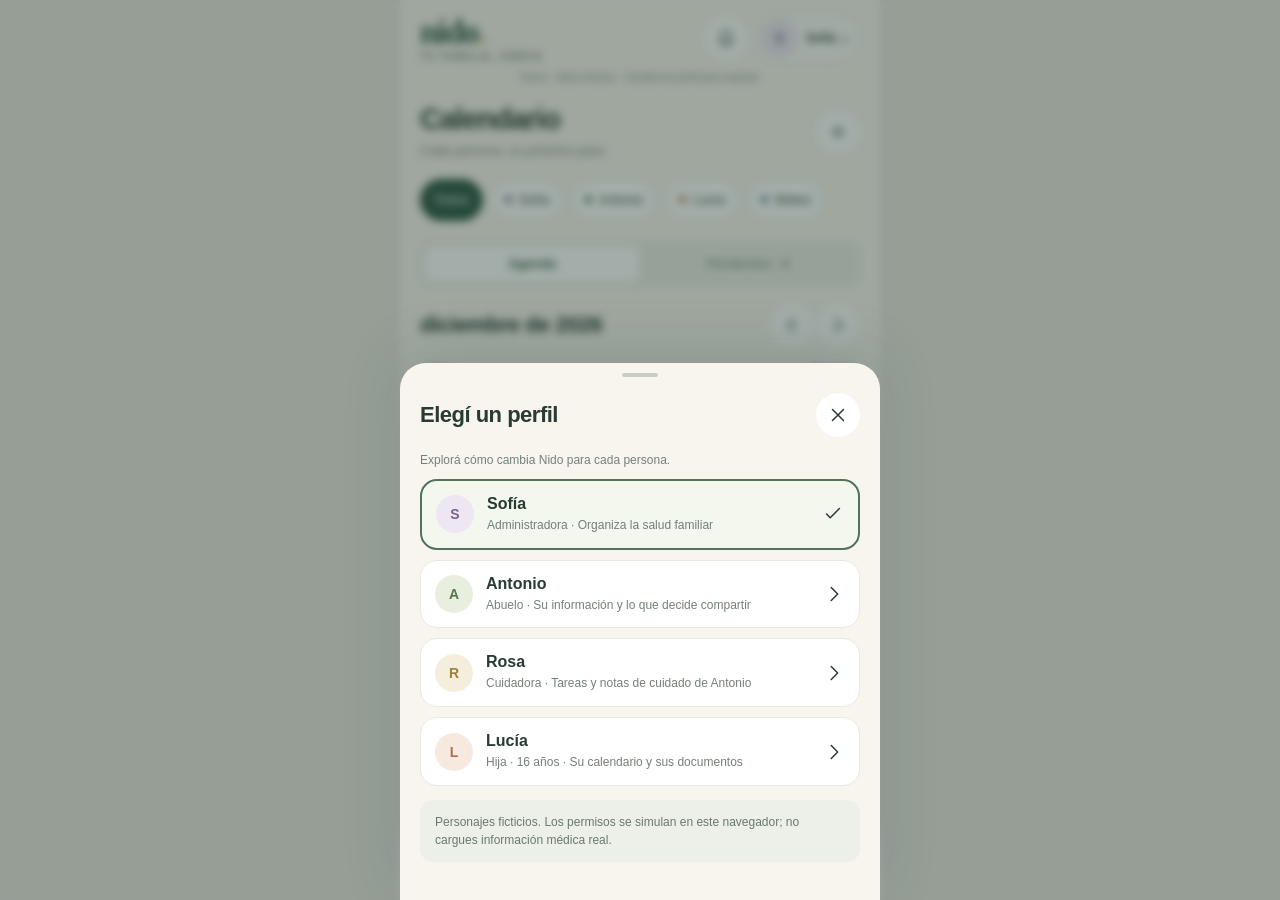
==== prototype/public/index.html @ 40897520 "Redesign iPhone prototype with distinct user views and private records" ====
<!doctype html><html lang="es-UY"><head><meta charset="UTF-8"><meta name="viewport" content="width=device-width,initial-scale=1,viewport-fit=cover"><meta name="theme-color" content="#f8f5ef"><meta name="apple-mobile-web-app-capable" content="yes"><meta name="apple-mobile-web-app-title" content="Nido"><meta name="robots" content="noindex,nofollow"><title>Nido · Tu familia, cerca</title><link rel="stylesheet" href="app.css"></head><body><div id="app"></div><div id="modal"></div><div id="toast" role="status" aria-live="polite"></div><script src="app.js"></script></body></html>
---- prototype/public/app.css ----
:root{font-family:-apple-system,BlinkMacSystemFont,'Segoe UI',sans-serif;color:#293b32;background:#e9e7e0;font-size:16px;--green:#305947;--muted:#748078;--line:#e8e9e1;--cream:#f8f5ef;--orange:#b66b3e}*{box-sizing:border-box}body{margin:0}button,input,select,textarea{font:inherit}button{cursor:pointer;-webkit-tap-highlight-color:transparent}button:focus-visible,a:focus-visible{outline:3px solid #c07d45;outline-offset:3px}button{border:0;min-height:44px;color:inherit;background:transparent}input,select,textarea{width:100%;padding:13px;border:1px solid #d8dfd5;border-radius:13px;background:white;font-size:16px;color:#293b32}textarea{min-height:100px;resize:vertical}label{display:block;font-size:13px;font-weight:600;margin:15px 0 7px}label.check{display:flex;align-items:center;gap:10px;font-size:15px;font-weight:400}input[type=checkbox]{width:22px;height:22px;flex-shrink:0}a{color:var(--green)}h1,h2,h3,p{margin:0}h1{font-size:29px;letter-spacing:-1px}h2{font-size:23px;letter-spacing:-.5px}h3{font-size:16px}small,.muted{color:var(--muted)}small{font-size:12px}p{line-height:1.5}.app{height:100dvh;max-width:480px;margin:auto;background:var(--cream);display:flex;flex-direction:column;overflow:hidden;padding-top:env(safe-area-inset-top)}header{padding:13px 20px 8px;display:flex;justify-content:space-between;align-items:center;flex:none}.brand{font-family:Georgia,serif;font-weight:700;font-size:34px;letter-spacing:-1.6px;color:var(--green)}.eyebrow{font-size:10px;letter-spacing:1.5px;text-transform:uppercase;color:var(--muted);font-weight:600}.identity{display:flex;gap:8px;align-items:center;border:1px solid #e0e3da;border-radius:30px;padding:4px 10px 4px 4px;background:#fff9}.identity span.name{font-size:12px;font-weight:600}.avatar{width:38px;height:38px;border-radius:50%;display:inline-flex;align-items:center;justify-content:center;flex-shrink:0;font-weight:700;font-size:14px;background:var(--tint,#e5ece3);color:var(--color,#41624e)}.avatar.big{width:52px;height:52px;font-size:21px}.grow{flex:1;min-width:0}.row{display:flex;gap:12px;align-items:center}.between{display:flex;justify-content:space-between;align-items:center;gap:10px}.main{overflow-y:auto;flex:1;min-height:0;padding:18px 20px 28px;overscroll-behavior:contain;-webkit-overflow-scrolling:touch}.page-title{margin-bottom:18px}.page-title p{font-size:13px;color:var(--muted);margin-top:5px}.nav{display:flex;padding:8px 7px calc(10px + env(safe-area-inset-bottom));border-top:1px solid var(--line);background:#fff;flex:none}.nav button{width:20%;display:flex;align-items:center;flex-direction:column;gap:5px;font-size:10px;font-weight:600;color:#858e86;min-height:48px;border-radius:12px;padding:5px 0}.nav button.active{color:var(--green);background:#edf2ea}.icon{width:22px;height:22px;vertical-align:middle;flex-shrink:0;fill:none;stroke:currentColor;stroke-width:1.65;stroke-linecap:round;stroke-linejoin:round}.btn{background:var(--green);color:white;border-radius:14px;padding:13px 18px;min-height:48px;font-weight:600;display:inline-flex;align-items:center;justify-content:center;gap:9px;text-decoration:none}.btn.secondary{background:#e9eee5;color:var(--green)}.btn.quiet{background:transparent;border:1px solid #d9dfd4;color:var(--green)}.btn.danger{background:#f8e9e3;color:#9d4934}.full{width:100%}.tiny{font-size:12px}.iconbtn{width:44px;height:44px;border-radius:50%;display:inline-flex;align-items:center;justify-content:center;background:#fff;flex-shrink:0}.chips{display:flex;gap:8px;overflow:auto;scrollbar-width:none;margin:15px -20px;padding:0 20px 4px}.chip{border:1px solid #e1e4db;border-radius:23px;white-space:nowrap;padding:7px 13px;font-size:13px;background:white;display:flex;align-items:center;gap:7px;min-height:42px}.chip.active{background:var(--green);color:white;border-color:var(--green)}.dot{width:7px;height:7px;background:var(--color,#88a583);border-radius:50%;display:inline-block}.seg{display:flex;background:#eaece4;border-radius:12px;padding:4px;margin:16px 0}.seg button{flex:1;border-radius:9px;min-height:38px;font-size:13px;color:var(--muted);padding:6px}.seg button.active{background:white;box-shadow:0 2px 5px #293b3209;color:var(--green);font-weight:600}.week,.month{display:grid;grid-template-columns:repeat(7,minmax(0,1fr));gap:4px;margin:15px 0 24px}.day{display:flex;flex-direction:column;align-items:center;gap:8px;border-radius:18px;padding:10px 0;font-size:16px;font-weight:600;min-width:0}.day small{font-size:10px;font-weight:500}.day.active{background:var(--green);color:white}.day.active small{color:#fff9}.day.today:not(.active){box-shadow:inset 0 0 0 1px #aebda8}.day .marker{height:4px;width:4px;border-radius:50%;background:currentColor;opacity:.5}.month{gap:3px}.month .day{padding:7px 0;gap:2px;border-radius:12px;min-height:44px}.section-title{font-size:12px;letter-spacing:1px;text-transform:uppercase;color:var(--muted);margin:22px 0 12px;display:flex;align-items:center;justify-content:space-between}.card{background:white;border:1px solid #e9eae3;border-radius:20px;padding:17px;margin:10px 0;box-shadow:0 3px 12px #253b2e03}.card.action{width:100%;text-align:left;display:block}.card h3{line-height:1.35}.card p{font-size:13px;margin-top:5px;color:var(--muted)}.event{border-left:3px solid var(--color,#b5c6ad)}.event .time{font-size:12px;font-weight:600;color:var(--color,#41624e);margin-bottom:7px}.tag{display:inline-flex;align-items:center;gap:5px;border-radius:7px;background:#edf2e9;color:#47654f;padding:4px 7px;font-size:10px;font-weight:600;max-width:100%}.tag.warn{background:#fbefd9;color:#986b28}.tag.private{background:#ece9f3;color:#705f87}.tag.done{background:#e6f1ed;color:#367562}.meta{display:flex;gap:7px;flex-wrap:wrap;margin-top:12px}.empty{text-align:center;border:1px dashed #d4ddd0;border-radius:20px;padding:30px 18px;margin:18px 0}.empty p{font-size:14px;color:var(--muted);margin:9px 0 16px}.notice{padding:13px 15px;border-radius:13px;background:#edeedc;color:#656c40;font-size:12px;line-height:1.5;margin:14px 0}.notice.demo{background:#edf0e9;color:#6b796c}.actions{display:flex;gap:8px;margin-top:16px;flex-wrap:wrap}.actions>.btn{flex:1}.details{display:grid;grid-template-columns:100px 1fr;gap:12px;font-size:14px;margin:20px 0}.details dt{color:var(--muted)}.details dd{margin:0;word-break:break-word}.sheet-backdrop{position:fixed;inset:0;background:#19332966;z-index:20;display:flex;align-items:flex-end;justify-content:center;backdrop-filter:blur(4px)}.sheet{background:var(--cream);width:100%;max-width:480px;max-height:94dvh;border-radius:26px 26px 0 0;overflow:auto;padding:10px 20px calc(24px + env(safe-area-inset-bottom));box-shadow:0 -10px 60px #142b3320;overscroll-behavior:contain}.handle{height:4px;width:36px;border-radius:10px;background:#c8cfc3;margin:0 auto 10px}.sheet-head{position:sticky;top:-10px;background:var(--cream);z-index:2;padding:6px 0 14px;display:flex;align-items:center;justify-content:space-between}.sheet-head h2{font-size:22px}.person-choice{display:flex;text-align:left;gap:13px;align-items:center;width:100%;background:white;border:1px solid var(--line);border-radius:17px;padding:14px;margin:10px 0}.person-choice.selected{border:2px solid #527358;background:#f3f7ee}.person-choice small{display:block;line-height:1.4;margin-top:4px}.file-preview{width:100%;max-height:250px;object-fit:contain;border-radius:12px;background:white}.paper{background:white;border:1px solid #e1e3da;border-radius:12px;padding:20px;font-size:14px;line-height:1.6;white-space:pre-wrap;overflow-wrap:anywhere}.paper .eyebrow{margin-bottom:15px}.search{position:relative;margin:15px 0}.search input{padding-left:40px}.search .icon{position:absolute;top:13px;left:12px;color:var(--muted)}.quantity{font-size:28px;letter-spacing:-1px;color:var(--green);font-weight:600}.history{border-left:2px solid #dfe5d8;padding-left:14px;margin:15px 0;font-size:12px;color:var(--muted)}.history p{margin:8px 0}.bubble{background:white;border:1px solid var(--line);border-radius:18px 18px 18px 4px;padding:15px;margin:14px 0;font-size:14px;line-height:1.6}.bubble.user{background:#e5eddf;margin-left:30px;border:0;border-radius:18px 18px 4px 18px}.chat-form{display:flex;gap:8px;position:sticky;bottom:0;background:var(--cream);padding-top:10px}.chat-form input{min-width:0}.summary{background:#e9efdf;border-radius:20px;padding:18px;margin:16px 0}.summary p{font-size:13px;color:#617352;margin-top:5px}#toast{position:fixed;bottom:105px;left:50%;transform:translateX(-50%);background:#263f32;color:white;border-radius:13px;padding:12px 18px;z-index:99;font-size:13px;max-width:90%;box-shadow:0 8px 30px #10281922;display:none}.muted-button{color:var(--muted);text-decoration:underline;font-size:12px}.progress{display:flex;gap:6px;margin:6px 0 18px}.progress span{height:4px;background:#dfe5d9;flex:1;border-radius:4px}.progress span.active{background:var(--green)}.error{color:#a23f30;font-size:13px;margin:10px 0}.inline{display:grid;grid-template-columns:1fr 1fr;gap:12px}.inline>*{min-width:0}button:disabled{opacity:.45;cursor:default}.private-hint{font-size:12px;color:#78648b;padding:9px 0}.switcher-banner{font-size:10px;color:#7e887e;text-align:center;margin:2px 0}.attachment{display:block;padding:12px;background:#e9eee3;border-radius:12px;margin-top:12px}.photo-placeholder{display:flex;justify-content:center;align-items:center;background:#ecf0e6;border:1px dashed #bcc9b3;border-radius:15px;padding:22px}.home-link{font-size:12px;color:var(--muted)}@media(prefers-reduced-motion:reduce){*{scroll-behavior:auto!important;animation:none!important}}@media(max-width:374px){.main{padding-left:15px;padding-right:15px}.nav button{font-size:9px}}
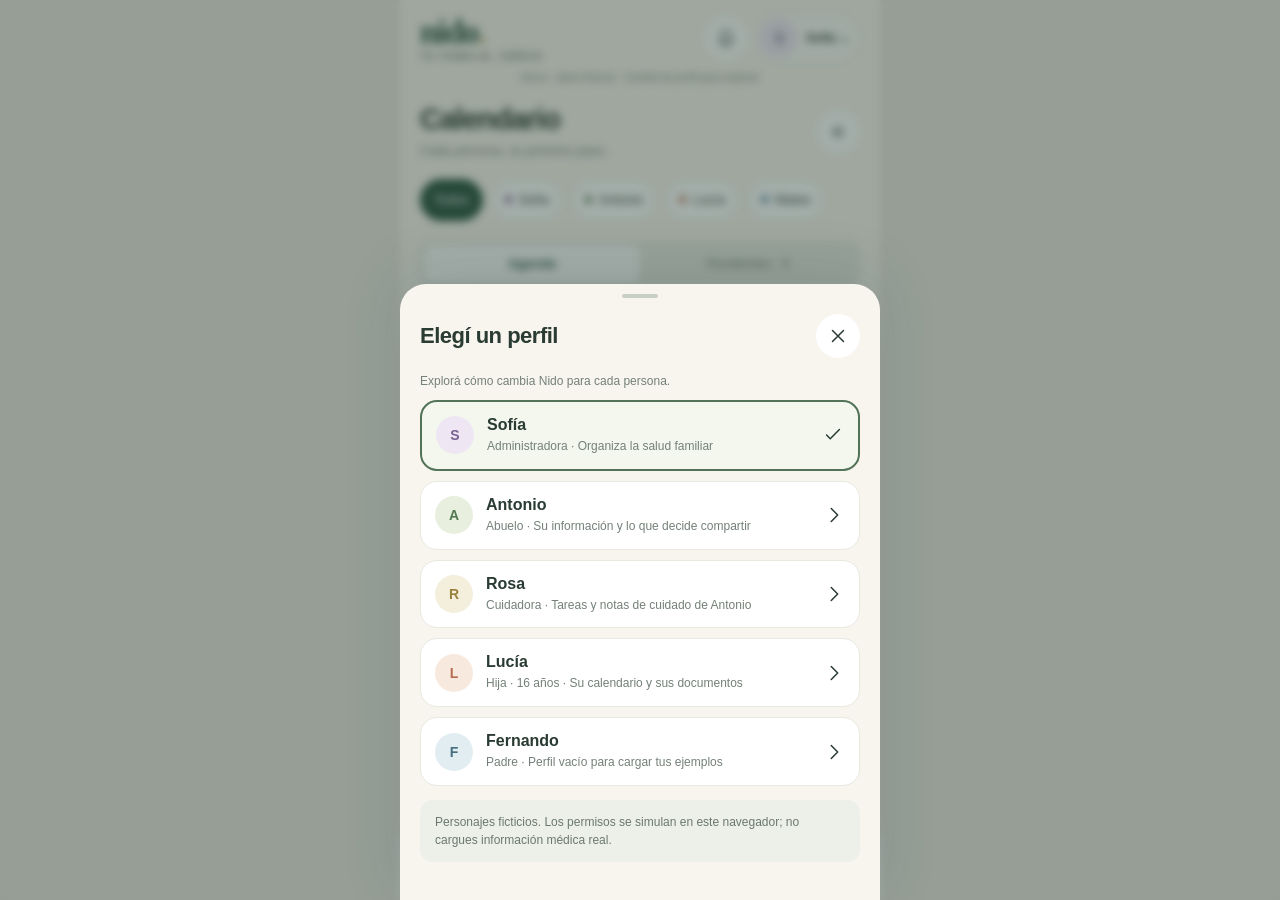
==== commit ed2e060a: "Clarify activity names, add recurring schedules and empty Fernando profile" ====
--- a/prototype/public/index.html
+++ b/prototype/public/index.html
@@ -1 +1 @@
-<!doctype html><html lang="es-UY"><head><meta charset="UTF-8"><meta name="viewport" content="width=device-width,initial-scale=1,viewport-fit=cover"><meta name="theme-color" content="#f8f5ef"><meta name="apple-mobile-web-app-capable" content="yes"><meta name="apple-mobile-web-app-title" content="Nido"><meta name="robots" content="noindex,nofollow"><title>Nido · Tu familia, cerca</title><link rel="stylesheet" href="app.css"></head><body><div id="app"></div><div id="modal"></div><div id="toast" role="status" aria-live="polite"></div><script src="app.js"></script></body></html>
+<!doctype html><html lang="es-UY"><head><meta charset="UTF-8"><meta name="viewport" content="width=device-width,initial-scale=1,viewport-fit=cover"><meta name="theme-color" content="#f8f5ef"><meta name="apple-mobile-web-app-capable" content="yes"><meta name="apple-mobile-web-app-title" content="Nido"><meta name="robots" content="noindex,nofollow"><title>Nido · Tu familia, cerca</title><link rel="stylesheet" href="app.css"></head><body><div id="app"></div><div id="modal"></div><div id="toast" role="status" aria-live="polite"></div><script src="discovery.js"></script><script src="followup.js"></script><script src="analysis-demo.js"></script><script src="routines.js"></script><script src="app.js"></script></body></html>
--- a/prototype/public/app.css
+++ b/prototype/public/app.css
@@ -1 +1,14 @@
 :root{font-family:-apple-system,BlinkMacSystemFont,'Segoe UI',sans-serif;color:#293b32;background:#e9e7e0;font-size:16px;--green:#305947;--muted:#748078;--line:#e8e9e1;--cream:#f8f5ef;--orange:#b66b3e}*{box-sizing:border-box}body{margin:0}button,input,select,textarea{font:inherit}button{cursor:pointer;-webkit-tap-highlight-color:transparent}button:focus-visible,a:focus-visible{outline:3px solid #c07d45;outline-offset:3px}button{border:0;min-height:44px;color:inherit;background:transparent}input,select,textarea{width:100%;padding:13px;border:1px solid #d8dfd5;border-radius:13px;background:white;font-size:16px;color:#293b32}textarea{min-height:100px;resize:vertical}label{display:block;font-size:13px;font-weight:600;margin:15px 0 7px}label.check{display:flex;align-items:center;gap:10px;font-size:15px;font-weight:400}input[type=checkbox]{width:22px;height:22px;flex-shrink:0}a{color:var(--green)}h1,h2,h3,p{margin:0}h1{font-size:29px;letter-spacing:-1px}h2{font-size:23px;letter-spacing:-.5px}h3{font-size:16px}small,.muted{color:var(--muted)}small{font-size:12px}p{line-height:1.5}.app{height:100dvh;max-width:480px;margin:auto;background:var(--cream);display:flex;flex-direction:column;overflow:hidden;padding-top:env(safe-area-inset-top)}header{padding:13px 20px 8px;display:flex;justify-content:space-between;align-items:center;flex:none}.brand{font-family:Georgia,serif;font-weight:700;font-size:34px;letter-spacing:-1.6px;color:var(--green)}.eyebrow{font-size:10px;letter-spacing:1.5px;text-transform:uppercase;color:var(--muted);font-weight:600}.identity{display:flex;gap:8px;align-items:center;border:1px solid #e0e3da;border-radius:30px;padding:4px 10px 4px 4px;background:#fff9}.identity span.name{font-size:12px;font-weight:600}.avatar{width:38px;height:38px;border-radius:50%;display:inline-flex;align-items:center;justify-content:center;flex-shrink:0;font-weight:700;font-size:14px;background:var(--tint,#e5ece3);color:var(--color,#41624e)}.avatar.big{width:52px;height:52px;font-size:21px}.grow{flex:1;min-width:0}.row{display:flex;gap:12px;align-items:center}.between{display:flex;justify-content:space-between;align-items:center;gap:10px}.main{overflow-y:auto;flex:1;min-height:0;padding:18px 20px 28px;overscroll-behavior:contain;-webkit-overflow-scrolling:touch}.page-title{margin-bottom:18px}.page-title p{font-size:13px;color:var(--muted);margin-top:5px}.nav{display:flex;padding:8px 7px calc(10px + env(safe-area-inset-bottom));border-top:1px solid var(--line);background:#fff;flex:none}.nav button{width:20%;display:flex;align-items:center;flex-direction:column;gap:5px;font-size:10px;font-weight:600;color:#858e86;min-height:48px;border-radius:12px;padding:5px 0}.nav button.active{color:var(--green);background:#edf2ea}.icon{width:22px;height:22px;vertical-align:middle;flex-shrink:0;fill:none;stroke:currentColor;stroke-width:1.65;stroke-linecap:round;stroke-linejoin:round}.btn{background:var(--green);color:white;border-radius:14px;padding:13px 18px;min-height:48px;font-weight:600;display:inline-flex;align-items:center;justify-content:center;gap:9px;text-decoration:none}.btn.secondary{background:#e9eee5;color:var(--green)}.btn.quiet{background:transparent;border:1px solid #d9dfd4;color:var(--green)}.btn.danger{background:#f8e9e3;color:#9d4934}.full{width:100%}.tiny{font-size:12px}.iconbtn{width:44px;height:44px;border-radius:50%;display:inline-flex;align-items:center;justify-content:center;background:#fff;flex-shrink:0}.chips{display:flex;gap:8px;overflow:auto;scrollbar-width:none;margin:15px -20px;padding:0 20px 4px}.chip{border:1px solid #e1e4db;border-radius:23px;white-space:nowrap;padding:7px 13px;font-size:13px;background:white;display:flex;align-items:center;gap:7px;min-height:42px}.chip.active{background:var(--green);color:white;border-color:var(--green)}.dot{width:7px;height:7px;background:var(--color,#88a583);border-radius:50%;display:inline-block}.seg{display:flex;background:#eaece4;border-radius:12px;padding:4px;margin:16px 0}.seg button{flex:1;border-radius:9px;min-height:38px;font-size:13px;color:var(--muted);padding:6px}.seg button.active{background:white;box-shadow:0 2px 5px #293b3209;color:var(--green);font-weight:600}.week,.month{display:grid;grid-template-columns:repeat(7,minmax(0,1fr));gap:4px;margin:15px 0 24px}.day{display:flex;flex-direction:column;align-items:center;gap:8px;border-radius:18px;padding:10px 0;font-size:16px;font-weight:600;min-width:0}.day small{font-size:10px;font-weight:500}.day.active{background:var(--green);color:white}.day.active small{color:#fff9}.day.today:not(.active){box-shadow:inset 0 0 0 1px #aebda8}.day .marker{height:4px;width:4px;border-radius:50%;background:currentColor;opacity:.5}.month{gap:3px}.month .day{padding:7px 0;gap:2px;border-radius:12px;min-height:44px}.section-title{font-size:12px;letter-spacing:1px;text-transform:uppercase;color:var(--muted);margin:22px 0 12px;display:flex;align-items:center;justify-content:space-between}.card{background:white;border:1px solid #e9eae3;border-radius:20px;padding:17px;margin:10px 0;box-shadow:0 3px 12px #253b2e03}.card.action{width:100%;text-align:left;display:block}.card h3{line-height:1.35}.card p{font-size:13px;margin-top:5px;color:var(--muted)}.event{border-left:3px solid var(--color,#b5c6ad)}.event .time{font-size:12px;font-weight:600;color:var(--color,#41624e);margin-bottom:7px}.tag{display:inline-flex;align-items:center;gap:5px;border-radius:7px;background:#edf2e9;color:#47654f;padding:4px 7px;font-size:10px;font-weight:600;max-width:100%}.tag.warn{background:#fbefd9;color:#986b28}.tag.private{background:#ece9f3;color:#705f87}.tag.done{background:#e6f1ed;color:#367562}.meta{display:flex;gap:7px;flex-wrap:wrap;margin-top:12px}.empty{text-align:center;border:1px dashed #d4ddd0;border-radius:20px;padding:30px 18px;margin:18px 0}.empty p{font-size:14px;color:var(--muted);margin:9px 0 16px}.notice{padding:13px 15px;border-radius:13px;background:#edeedc;color:#656c40;font-size:12px;line-height:1.5;margin:14px 0}.notice.demo{background:#edf0e9;color:#6b796c}.actions{display:flex;gap:8px;margin-top:16px;flex-wrap:wrap}.actions>.btn{flex:1}.details{display:grid;grid-template-columns:100px 1fr;gap:12px;font-size:14px;margin:20px 0}.details dt{color:var(--muted)}.details dd{margin:0;word-break:break-word}.sheet-backdrop{position:fixed;inset:0;background:#19332966;z-index:20;display:flex;align-items:flex-end;justify-content:center;backdrop-filter:blur(4px)}.sheet{background:var(--cream);width:100%;max-width:480px;max-height:94dvh;border-radius:26px 26px 0 0;overflow:auto;padding:10px 20px calc(24px + env(safe-area-inset-bottom));box-shadow:0 -10px 60px #142b3320;overscroll-behavior:contain}.handle{height:4px;width:36px;border-radius:10px;background:#c8cfc3;margin:0 auto 10px}.sheet-head{position:sticky;top:-10px;background:var(--cream);z-index:2;padding:6px 0 14px;display:flex;align-items:center;justify-content:space-between}.sheet-head h2{font-size:22px}.person-choice{display:flex;text-align:left;gap:13px;align-items:center;width:100%;background:white;border:1px solid var(--line);border-radius:17px;padding:14px;margin:10px 0}.person-choice.selected{border:2px solid #527358;background:#f3f7ee}.person-choice small{display:block;line-height:1.4;margin-top:4px}.file-preview{width:100%;max-height:250px;object-fit:contain;border-radius:12px;background:white}.paper{background:white;border:1px solid #e1e3da;border-radius:12px;padding:20px;font-size:14px;line-height:1.6;white-space:pre-wrap;overflow-wrap:anywhere}.paper .eyebrow{margin-bottom:15px}.search{position:relative;margin:15px 0}.search input{padding-left:40px}.search .icon{position:absolute;top:13px;left:12px;color:var(--muted)}.quantity{font-size:28px;letter-spacing:-1px;color:var(--green);font-weight:600}.history{border-left:2px solid #dfe5d8;padding-left:14px;margin:15px 0;font-size:12px;color:var(--muted)}.history p{margin:8px 0}.bubble{background:white;border:1px solid var(--line);border-radius:18px 18px 18px 4px;padding:15px;margin:14px 0;font-size:14px;line-height:1.6}.bubble.user{background:#e5eddf;margin-left:30px;border:0;border-radius:18px 18px 4px 18px}.chat-form{display:flex;gap:8px;position:sticky;bottom:0;background:var(--cream);padding-top:10px}.chat-form input{min-width:0}.summary{background:#e9efdf;border-radius:20px;padding:18px;margin:16px 0}.summary p{font-size:13px;color:#617352;margin-top:5px}#toast{position:fixed;bottom:105px;left:50%;transform:translateX(-50%);background:#263f32;color:white;border-radius:13px;padding:12px 18px;z-index:99;font-size:13px;max-width:90%;box-shadow:0 8px 30px #10281922;display:none}.muted-button{color:var(--muted);text-decoration:underline;font-size:12px}.progress{display:flex;gap:6px;margin:6px 0 18px}.progress span{height:4px;background:#dfe5d9;flex:1;border-radius:4px}.progress span.active{background:var(--green)}.error{color:#a23f30;font-size:13px;margin:10px 0}.inline{display:grid;grid-template-columns:1fr 1fr;gap:12px}.inline>*{min-width:0}button:disabled{opacity:.45;cursor:default}.private-hint{font-size:12px;color:#78648b;padding:9px 0}.switcher-banner{font-size:10px;color:#7e887e;text-align:center;margin:2px 0}.attachment{display:block;padding:12px;background:#e9eee3;border-radius:12px;margin-top:12px}.photo-placeholder{display:flex;justify-content:center;align-items:center;background:#ecf0e6;border:1px dashed #bcc9b3;border-radius:15px;padding:22px}.home-link{font-size:12px;color:var(--muted)}@media(prefers-reduced-motion:reduce){*{scroll-behavior:auto!important;animation:none!important}}@media(max-width:374px){.main{padding-left:15px;padding-right:15px}.nav button{font-size:9px}}
+.stock-numbers{display:flex;justify-content:space-between;align-items:center;gap:15px;margin:18px 0}.stock-numbers>div{display:flex;flex-direction:column;gap:5px}.stock-numbers>div:last-child{text-align:right}.stock-numbers strong{font-size:24px;line-height:1.3}.tag.danger{background:#f8e4df;color:#963d2d}.med-filters{display:flex;flex-wrap:wrap;gap:7px;margin:10px 0}.med-filters .chip{padding:7px 11px}.simple-days{display:grid;grid-template-columns:1fr 1fr;gap:10px;margin:20px 0}.simple-agenda h1{font-size:34px}.simple-agenda .event h3{font-size:21px}.simple-agenda .event p{font-size:16px}.simple-agenda .event .time{font-size:17px}.simple-agenda .event{padding:22px}.simple-agenda .tag{font-size:13px}.simple-agenda .btn{font-size:17px;min-height:54px}.permission-option{padding:15px;background:white;border:1px solid #e1e6da;border-radius:13px;min-height:58px}.permission-option input{width:24px;height:24px}.senior-view .sheet p,.senior-view .sheet input,.senior-view .sheet select,.senior-view .sheet textarea{font-size:17px}.senior-view .sheet .btn{min-height:52px;font-size:16px}.senior-view .sheet label{font-size:15px}details summary{cursor:pointer;font-size:14px;padding:8px 0;color:var(--green)}
+.page-title>div{min-width:0}.page-title h1{overflow-wrap:anywhere}.stock-numbers>div{min-width:0}.stock-numbers small{overflow-wrap:anywhere}.card{min-width:0;overflow-wrap:anywhere}.med-filters .chip{min-width:0}.simple-agenda .actions>.btn{flex-basis:100%}
+.stock-numbers{display:grid;grid-template-columns:minmax(0,1.7fr) minmax(0,1fr)}.stock-numbers>div:last-child{align-items:flex-end}.stock-numbers small{white-space:normal;max-width:100%;line-height:1.4}
+
+/* Consultation preparation and care observations */
+.sr-only{position:absolute;width:1px;height:1px;overflow:hidden;clip:rect(0,0,0,0)}
+.prep-item{display:flex;align-items:flex-start;gap:12px;width:100%;padding:14px 0;text-align:left;background:none;border:0;border-bottom:1px solid #e8e5df;color:inherit;font:inherit;overflow-wrap:anywhere}
+.prep-item small{display:block;margin-top:5px}.prep-check{flex:0 0 24px;width:24px;height:24px;border:1px solid #607568;border-radius:7px;text-align:center}.checked .prep-check{background:#244f40;color:white}
+.care-photo{display:block;padding:0;border:0;background:none;margin:12px 0}.care-photo img{max-width:100%;width:140px;max-height:140px;object-fit:cover;border-radius:12px}.full-photo{width:100%;height:auto;max-height:none;object-fit:contain}
+
+#analysis-confirm-form blockquote{margin:12px 0;padding:10px 12px;border-left:3px solid #b6cbbd;background:#f1f5f1;font-size:14px;overflow-wrap:anywhere}#analysis-confirm-form .card{margin-top:18px}details summary{cursor:pointer;padding:14px 0;min-height:44px;font-weight:600}
+
+.weekday-options{border:1px solid #ddd;border-radius:12px;margin:14px 0;padding:12px}.weekday-options .check{margin:8px 0}
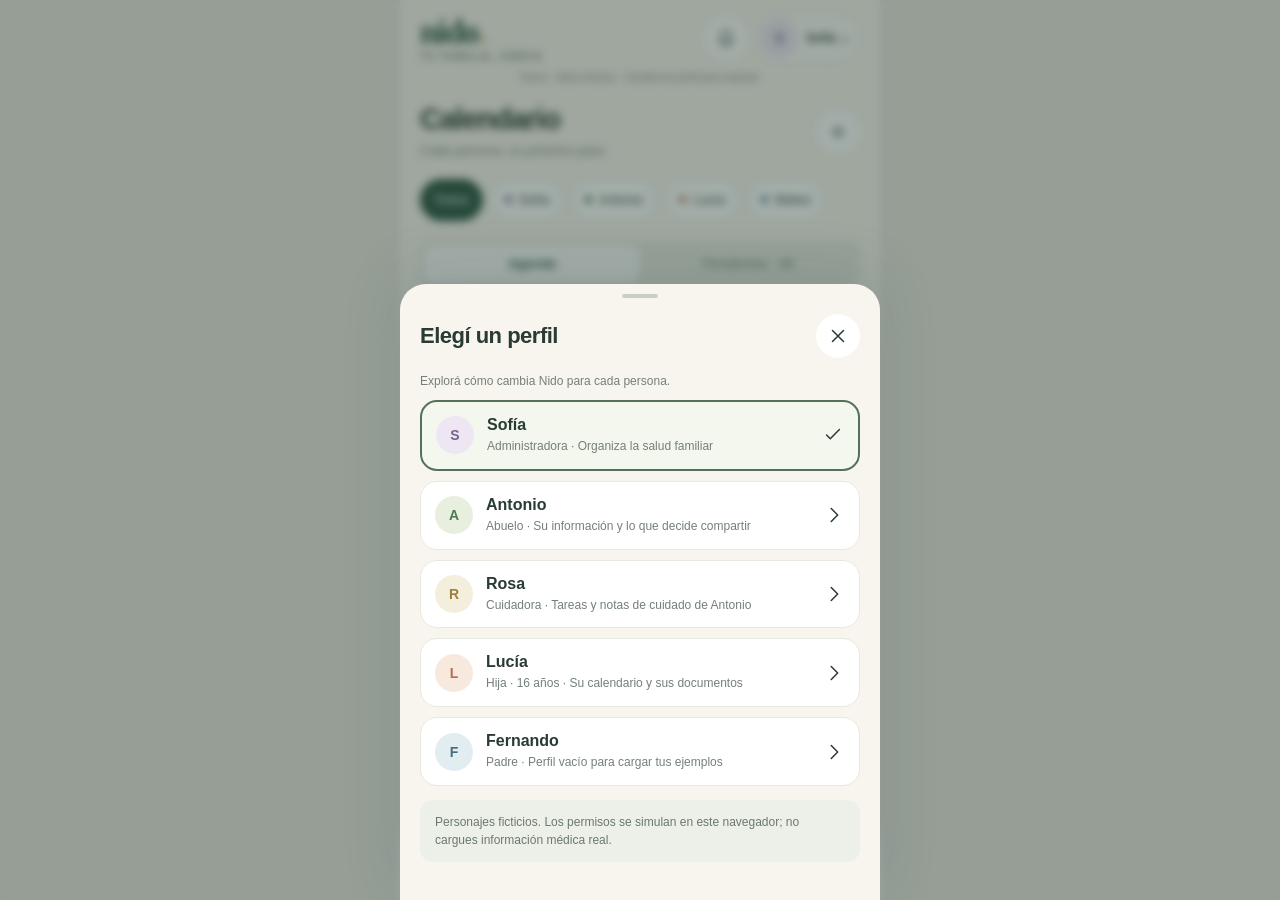
==== commit b337572f: "Improve Antonio action colors and add three fictional medication routines" ====
--- a/prototype/public/index.html
+++ b/prototype/public/index.html
@@ -1 +1 @@
-<!doctype html><html lang="es-UY"><head><meta charset="UTF-8"><meta name="viewport" content="width=device-width,initial-scale=1,viewport-fit=cover"><meta name="theme-color" content="#f8f5ef"><meta name="apple-mobile-web-app-capable" content="yes"><meta name="apple-mobile-web-app-title" content="Nido"><meta name="robots" content="noindex,nofollow"><title>Nido · Tu familia, cerca</title><link rel="stylesheet" href="app.css"></head><body><div id="app"></div><div id="modal"></div><div id="toast" role="status" aria-live="polite"></div><script src="discovery.js"></script><script src="followup.js"></script><script src="analysis-demo.js"></script><script src="routines.js"></script><script src="app.js"></script></body></html>
+<!doctype html><html lang="es-UY"><head><meta charset="UTF-8"><meta name="viewport" content="width=device-width,initial-scale=1,viewport-fit=cover"><meta name="theme-color" content="#f8f5ef"><meta name="apple-mobile-web-app-capable" content="yes"><meta name="apple-mobile-web-app-title" content="Nido"><meta name="robots" content="noindex,nofollow"><title>Nido · Tu familia, cerca</title><link rel="stylesheet" href="app.css"></head><body><div id="app"></div><div id="modal"></div><div id="toast" role="status" aria-live="polite"></div><script src="discovery.js"></script><script src="followup.js"></script><script src="analysis-demo.js"></script><script src="routines.js"></script><script src="antonio-demo.js"></script><script src="app.js"></script></body></html>
--- a/prototype/public/app.css
+++ b/prototype/public/app.css
@@ -12,3 +12,20 @@
 #analysis-confirm-form blockquote{margin:12px 0;padding:10px 12px;border-left:3px solid #b6cbbd;background:#f1f5f1;font-size:14px;overflow-wrap:anywhere}#analysis-confirm-form .card{margin-top:18px}details summary{cursor:pointer;padding:14px 0;min-height:44px;font-weight:600}
 
 .weekday-options{border:1px solid #ddd;border-radius:12px;margin:14px 0;padding:12px}.weekday-options .check{margin:8px 0}
+
+/* Antonio: color plus labels, borders and explicit action cues. */
+.senior-view .btn{background:#185b9d;color:#fff;border:2px solid #124777;font-weight:700;box-shadow:0 3px 0 #123b60}
+.senior-view .btn.secondary{background:#e9e1fa;color:#493478;border-color:#705099;box-shadow:0 3px 0 #c7b8dd}
+.senior-view .btn.quiet{background:#e1eefb;color:#154a7c;border-color:#7ba2c6;box-shadow:0 2px 0 #bed1e4}
+.senior-view .muted-button,.senior-view .home-link{background:#e3edf7;color:#174b7e;border:2px solid #799dbd;border-radius:12px;padding:12px;min-height:48px;font-weight:700}
+.senior-view .iconbtn,.senior-view .identity{background:#e1edfa;border:2px solid #7b9cbd;color:#173e67}
+.senior-view .nav button{color:#27405e;border-radius:12px;margin:3px 1px}.senior-view .nav button.active{background:#174f87;color:white;box-shadow:0 2px 0 #123858}
+.senior-view .event{background:#edf4fc;border:2px solid #7198c0;border-left:7px solid #24629e;box-shadow:0 3px 0 #cbd9e7}
+.senior-view .event[data-kind="Medicación"]{background:#eee8fa;border-color:#9978bd;border-left-color:#75519c;box-shadow:0 3px 0 #d8c9e9}
+.senior-view .event[data-kind="Cuidado"]{background:#fff2d7;border-color:#b4934d;border-left-color:#926816}
+.senior-view .event[data-kind="Estudio"]{background:#e0f3ee;border-color:#6b9f91;border-left-color:#25765e}
+.senior-view .event .time{font-weight:750;color:#263e56}.senior-view .event h3{color:#202d39}.senior-view .event p{color:#394955}
+.senior-view .event-open{display:block;margin-top:14px;padding:10px 14px;border-radius:10px;background:#174f87;color:white;font-weight:700;text-align:center}
+.senior-view .event[data-kind="Medicación"] .event-open{background:#654284}
+.senior-view .tag{background:#fff;color:#384653;border:1px solid #8493a2}.senior-view .tag.done{background:#d6efdf;color:#174e2f;border-color:#55976a}.senior-view .tag.warn{background:#fff0c4;color:#644200;border-color:#a18025}
+.senior-view button:focus-visible{outline:4px solid #e4a327;outline-offset:3px}.senior-view button:active{transform:translateY(1px)}
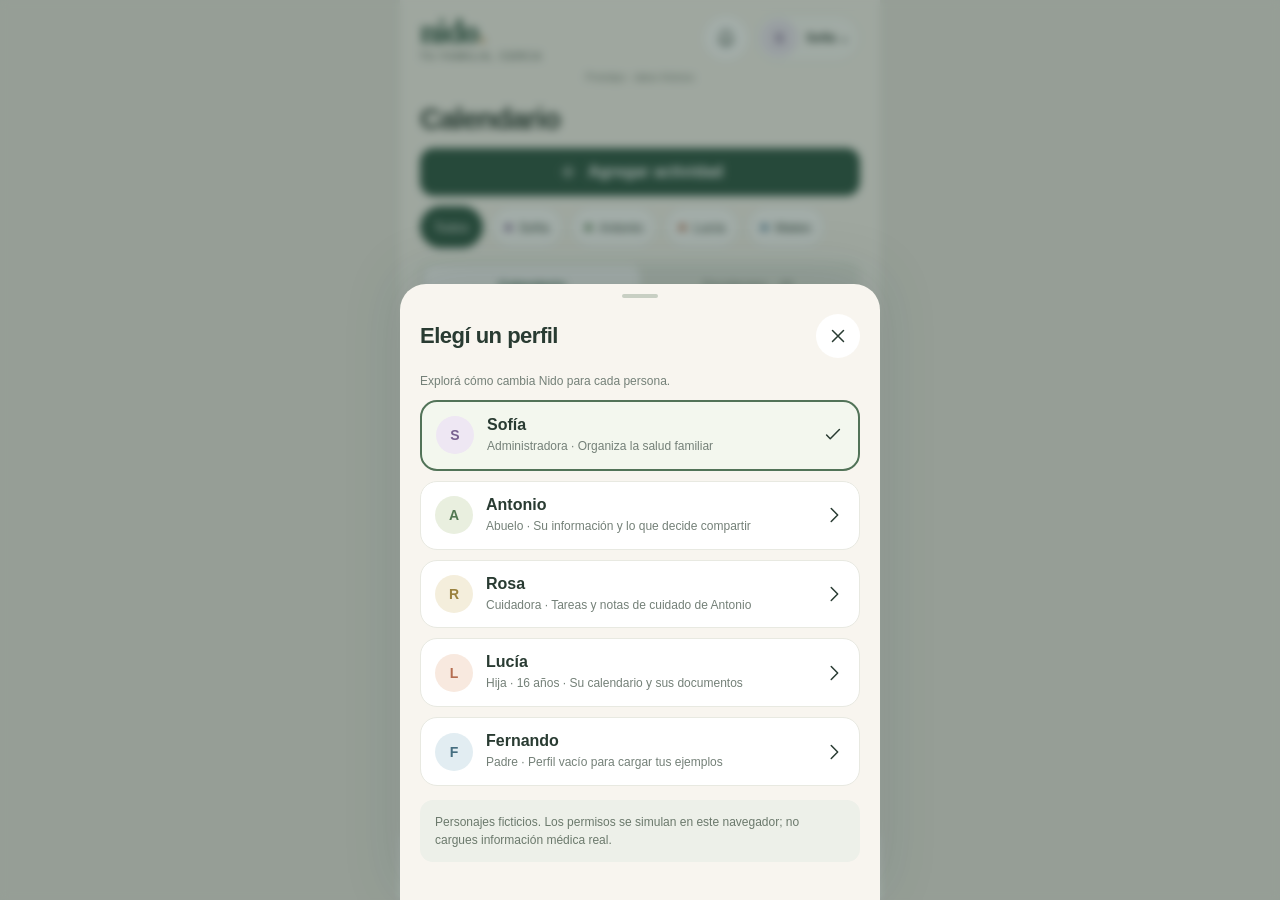
==== commit 14a587a4: "Simplify prototype UX for recurring events, medication stock and conversations" ====
--- a/prototype/public/index.html
+++ b/prototype/public/index.html
@@ -1 +1 @@
-<!doctype html><html lang="es-UY"><head><meta charset="UTF-8"><meta name="viewport" content="width=device-width,initial-scale=1,viewport-fit=cover"><meta name="theme-color" content="#f8f5ef"><meta name="apple-mobile-web-app-capable" content="yes"><meta name="apple-mobile-web-app-title" content="Nido"><meta name="robots" content="noindex,nofollow"><title>Nido · Tu familia, cerca</title><link rel="stylesheet" href="app.css"></head><body><div id="app"></div><div id="modal"></div><div id="toast" role="status" aria-live="polite"></div><script src="discovery.js"></script><script src="followup.js"></script><script src="analysis-demo.js"></script><script src="routines.js"></script><script src="antonio-demo.js"></script><script src="app.js"></script></body></html>
+<!doctype html><html lang="es-UY"><head><meta charset="UTF-8"><meta name="viewport" content="width=device-width,initial-scale=1,viewport-fit=cover"><meta name="theme-color" content="#f8f5ef"><meta name="apple-mobile-web-app-capable" content="yes"><meta name="apple-mobile-web-app-title" content="Nido"><meta name="robots" content="noindex,nofollow"><title>Nido · Tu familia, cerca</title><link rel="stylesheet" href="app.css"><link rel="stylesheet" href="ux.css"><link rel="stylesheet" href="calendar-ux.css"><link rel="stylesheet" href="medication-ux.css"><link rel="stylesheet" href="chat-ux.css"></head><body><div id="app"></div><div id="modal"></div><div id="toast" role="status" aria-live="polite"></div><script src="discovery.js"></script><script src="followup.js"></script><script src="analysis-demo.js"></script><script src="routines.js"></script><script src="validity.js"></script><script src="assistant.js"></script><script src="antonio-demo.js"></script><script src="medication-ux.js"></script><script src="app.js"></script></body></html>
--- a/prototype/public/app.css
+++ b/prototype/public/app.css
@@ -29,3 +29,60 @@
 .senior-view .event[data-kind="Medicación"] .event-open{background:#654284}
 .senior-view .tag{background:#fff;color:#384653;border:1px solid #8493a2}.senior-view .tag.done{background:#d6efdf;color:#174e2f;border-color:#55976a}.senior-view .tag.warn{background:#fff0c4;color:#644200;border-color:#a18025}
 .senior-view button:focus-visible{outline:4px solid #e4a327;outline-offset:3px}.senior-view button:active{transform:translateY(1px)}
+
+/* Ronda 1 de feedback */
+/* F1: iOS Safari ignores width on native date inputs; reset appearance so both columns align. */
+input[type=date],input[type=time]{-webkit-appearance:none;appearance:none;display:block;width:100%;min-width:0;max-width:100%;min-height:48px;text-align:left;line-height:1.3}
+input[type=date]::-webkit-date-and-time-value,input[type=time]::-webkit-date-and-time-value{text-align:left;margin:0}
+input[type=date]::-webkit-calendar-picker-indicator{margin-left:auto}
+.search-row{display:flex;gap:8px;align-items:stretch;margin:15px 0 4px}.search-row .search{flex:1;min-width:0;margin:0}
+.filter-toggle{flex:none;padding:10px 13px;min-height:48px;font-size:14px;gap:6px}.filter-toggle .icon{width:19px;height:19px}.filter-toggle.has-active{background:#e9eee5;border-color:var(--green)}
+.filter-panel{background:#fff;border:1px solid #e3e6dd;border-radius:16px;padding:2px 14px 14px;margin:10px 0 4px}.filter-panel[hidden]{display:none}
+.date-range{border:0;padding:0;margin:14px 0 0;min-width:0}.date-range legend{font-size:13px;font-weight:700;padding:0;margin-bottom:2px}.date-range label{font-weight:500;color:var(--muted);margin:8px 0 5px}
+.active-filters{display:flex;flex-wrap:wrap;gap:7px;align-items:center;margin:14px 0 0}
+.chip.removable{background:#e9eee5;border-color:#cfd9c9;color:var(--green);font-weight:600;min-height:38px;padding:6px 8px 6px 12px;max-width:100%}.chip.removable .icon{width:16px;height:16px}
+.link-button{background:none;border:0;color:var(--green);text-decoration:underline;font-size:13px;font-weight:600;padding:8px 4px;min-height:44px}
+/* F3 + sticky input: nothing may scroll below the chat box. */
+.main.chat-main{padding-bottom:0}.chat-form{padding:10px 0 14px;margin-top:6px;box-shadow:0 -10px 12px -12px #293b3240;z-index:3}
+.answer-group{margin-top:12px}.answer-group h4{margin:0 0 6px;font-size:11px;letter-spacing:.8px;text-transform:uppercase;color:var(--muted)}
+.answer-item{display:block;width:100%;text-align:left;background:#f4f6f0;border-radius:12px;padding:9px 12px;margin:5px 0;min-height:44px;line-height:1.35}.answer-item strong{display:block;font-size:14px}.answer-item small{display:block;margin-top:2px}
+.answer-more{font-size:13px;margin-top:10px;color:var(--muted)}.answer-more .link-button{min-height:36px;padding:4px 2px}
+.answer-extra{margin-top:6px;border-top:1px solid var(--line)}.answer-extra summary{padding:10px 0;font-size:13px;min-height:40px}
+.answer-ranges{margin:12px -15px 0;padding:0 15px 2px}.answer-ranges .chip{min-height:38px;padding:6px 12px}
+/* F4/F5: medication boxes, identified by expiry. */
+.box-summary{background:#fff;border:1px solid #e3e6dd;border-radius:18px;padding:14px 16px}
+.box-total{font-size:15px;color:var(--muted)}.box-total .quantity{font-size:30px;margin-right:2px}
+.box-summary ul{list-style:none;margin:10px 0 8px;padding:0}.box-summary li{display:flex;justify-content:space-between;gap:12px;padding:7px 0;border-top:1px solid #eff0ea;font-size:14px}.box-summary li span{color:var(--muted)}.box-summary li strong{text-align:right}.box-summary li.alert strong{color:#963d2d;text-align:left}
+.box-list{list-style:none;margin:0;padding:0;background:#fff;border:1px solid #e3e6dd;border-radius:18px}
+.box-row{display:flex;align-items:flex-start;gap:8px;padding:12px 10px 12px 14px;border-top:1px solid #eff0ea}.box-row:first-child{border-top:0}
+.box-info{flex:1;min-width:0;display:flex;flex-direction:column;align-items:flex-start;gap:4px}.box-info strong{font-size:15px}.box-info>span:not(.tag){font-size:13px;color:var(--muted)}.box-row.expired .box-info strong{color:#963d2d}
+.box-info .link-button{min-height:36px;padding:2px 0;font-size:12px}
+.opened-label{color:var(--green)}
+.box-actions{display:flex;gap:4px;flex:none}
+.icon-action{display:inline-flex;align-items:center;justify-content:center;gap:5px;min-width:44px;min-height:44px;padding:0 10px;border-radius:12px;border:1px solid #d9dfd4;background:#fff;color:var(--green);font-size:13px;font-weight:600}
+.icon-action .icon{width:19px;height:19px}.icon-action.danger{color:#a23f30;border-color:#ebc9bf;background:#fdf3f0;padding:0}
+.btn.destructive{background:#a23f30;color:#fff}
+#toast{align-items:center;gap:14px}.toast-action{color:#ffe3a8;font-weight:700;text-decoration:underline;min-height:36px;padding:0 4px;flex:none}
+/* F7: validity table. State never depends only on color: symbol + text in every cell. */
+.validity-summary{display:flex;flex-wrap:wrap;gap:7px;margin:0 0 14px}.validity-count{border-radius:9px;padding:6px 10px;font-size:13px;font-weight:700}
+.validity-wrap{background:#fff;border:1px solid #e3e6dd;border-radius:18px;padding:8px 6px}
+table.validity{width:100%;border-collapse:separate;border-spacing:3px;table-layout:fixed}
+table.validity thead th{font-weight:600;padding:2px 0 6px;vertical-align:bottom}table.validity thead th:first-child{width:31%}
+table.validity tbody th{text-align:left;font-size:12px;font-weight:600;line-height:1.25;padding:4px 4px 4px 6px;overflow-wrap:anywhere}
+table.validity td{padding:0}
+.avatar.small{width:28px;height:28px;font-size:12px}.col-name{display:block;font-size:9px;color:var(--muted);margin-top:3px;overflow:hidden;text-overflow:ellipsis;white-space:nowrap}
+.validity-cell{display:flex;flex-direction:column;align-items:center;justify-content:center;gap:1px;width:100%;min-height:50px;border-radius:10px;padding:3px 1px;border:1px solid transparent;text-align:center;line-height:1.1}
+.validity-cell small{font-size:9.5px;color:inherit;line-height:1.05;max-width:100%;overflow-wrap:anywhere}
+.validity-sym{font-size:16px;font-weight:800}.validity-cell .icon{width:17px;height:17px}
+.validity-cell.ok,.validity-count.ok{background:#e1f1e5;color:#1f6138;border-color:#a9d3b5}
+.validity-cell.soon,.validity-count.soon{background:#fdf0c7;color:#6f5100;border-color:#e2c46a}
+.validity-cell.expired,.validity-count.expired{background:#f9e0da;color:#962f20;border-color:#e3a698}
+.validity-cell.missing,.validity-count.missing{background:#f1f2ee;color:#556157;border:1px dashed #a9b2aa}
+.validity-cell.unknown{background:#f1f2ee;color:#556157;border-color:#c9cfc8}
+.validity-cell.na{background:#f8f7f3;color:#a4aaa3}
+.validity-cell.locked{background:#e9eae6;color:#6a716b}
+.validity-legend{list-style:none;padding:0;margin:14px 0;display:grid;grid-template-columns:1fr 1fr;gap:8px 12px;font-size:12px;color:var(--muted)}.validity-legend li{display:flex;align-items:center;gap:8px}.validity-legend .validity-cell{width:30px;min-height:30px;flex:none}.validity-legend .validity-sym{font-size:13px}
+.validity-note{display:flex;gap:12px;align-items:flex-start;border-radius:14px;padding:12px 14px;margin:14px 0 6px;border:1px solid transparent}.validity-note p{font-size:13px;margin-top:2px}.validity-note .validity-sym{width:26px;text-align:center}
+.validity-note.ok{background:#e1f1e5;color:#1f6138}.validity-note.soon{background:#fdf0c7;color:#6f5100}.validity-note.expired{background:#f9e0da;color:#962f20}.validity-note.unknown{background:#f1f2ee;color:#556157}
+.validity-type{border:1px solid #e1e4db;border-radius:14px;padding:6px 12px 8px;margin:12px 0;background:#fff;min-width:0}.validity-type legend{font-weight:700;font-size:14px;padding:0 4px}.validity-people{display:grid;grid-template-columns:1fr 1fr}.validity-type .check{margin:8px 0}.validity-type .remove{color:#a23f30;font-size:13px;border-top:1px solid #eff0ea;padding-top:8px}
+@media(max-width:374px){table.validity tbody th{font-size:11px}.validity-cell small{font-size:8.5px}}
--- a/prototype/public/ux.css
+++ b/prototype/public/ux.css
@@ -0,0 +1,8 @@
+/* Shared hierarchy: one labeled primary task, secondary tools disclosed on demand. */
+.task-heading{display:flex;flex-direction:column;align-items:stretch;gap:14px}
+.primary-task{margin-top:14px}
+.task-heading .primary-task{margin-top:0}
+.prototype-settings{margin-top:24px;border-top:1px solid var(--line);padding-top:8px}
+.prototype-settings .btn{margin-top:12px}
+.prototype-settings summary{color:var(--muted)}
+button.card.action{text-align:left;width:100%}
--- a/prototype/public/calendar-ux.css
+++ b/prototype/public/calendar-ux.css
@@ -0,0 +1,13 @@
+/* Month at a glance, with a separate agenda for the selected day. */
+.calendar-toolbar h2{font-size:20px;text-transform:none}.calendar-toolbar .row{gap:2px}.calendar-weekdays{display:grid;grid-template-columns:repeat(7,minmax(0,1fr));margin-top:16px;text-align:center;font-size:10px;color:var(--muted);padding:8px 0;background:#fff;border:1px solid #e3e6dd;border-bottom:0;border-radius:14px 14px 0 0}.calendar-grid.month,.calendar-grid.week{margin:0 0 18px;gap:0;border-top:1px solid #e3e6dd;border-left:1px solid #e3e6dd;background:#fff}.calendar-grid .day,.calendar-grid .month-blank{border-radius:0;border-right:1px solid #e3e6dd;border-bottom:1px solid #e3e6dd;min-height:74px;min-width:0;gap:3px;padding:5px 2px;justify-content:flex-start;font-size:12px;overflow:hidden}.calendar-grid .day.active{background:#edf2e9;color:var(--green);box-shadow:inset 0 0 0 2px var(--green)}.calendar-grid .day.today:not(.active){box-shadow:none}.calendar-grid .day.today .day-number{background:var(--green);color:#fff;border-radius:50%}.day-number{display:flex;align-items:center;justify-content:center;min-height:22px;width:22px}.calendar-grid .month-event{background:var(--tint);color:var(--color);border-left:2px solid var(--color);width:100%;border-radius:3px;padding:2px;font-size:9px;line-height:1.2;overflow:hidden;text-overflow:ellipsis;white-space:nowrap;text-align:left;flex:none}.month-event span{display:block;overflow:hidden;text-overflow:ellipsis}.calendar-grid .month-more{font-size:9px;line-height:1;color:var(--muted);padding:1px}.calendar-grid .month-blank{background:#f8f9f5}#event-form .event-extra{border-top:1px solid var(--line);margin-top:16px}#event-form .repeat-options{margin-top:6px}#event-form .weekday-options[hidden]{display:none}.senior-view .calendar-grid .day{font-size:15px}.senior-view .calendar-grid .month-event{font-size:10px}
+
+/* Keep the complete month within a typical phone viewport. */
+.page-calendar .page-title{margin-bottom:12px}
+.page-calendar .chips{margin-top:10px;margin-bottom:10px}
+.page-calendar .seg{margin:10px 0}
+.page-calendar .calendar-weekdays{margin-top:4px}
+.calendar-grid .day,.calendar-grid .month-blank{min-height:52px;position:relative}
+.calendar-grid .month-event{line-height:13px;height:17px}
+.calendar-grid .month-more{position:absolute;right:3px;top:10px}
+
+.calendar-toolbar h2::first-letter{text-transform:uppercase}
--- a/prototype/public/medication-ux.css
+++ b/prototype/public/medication-ux.css
@@ -0,0 +1 @@
+.medicine-card{padding:16px}.medicine-open{display:block;text-align:left;width:100%;padding:0;margin-bottom:12px}.medicine-open h3{margin-top:3px;font-size:17px}.medicine-count{margin:14px 0;font-size:14px;color:#536559}.medicine-count strong{font-size:28px;font-weight:650;color:var(--green);letter-spacing:-.6px}.stock-checked{display:block;margin-top:9px;font-size:11px;text-align:center}.stock-count-row{display:grid;grid-template-columns:minmax(0,1fr) 90px;align-items:center;gap:14px;padding:12px 0;border-bottom:1px solid var(--line)}.stock-count-row label{margin:0;font-size:14px;line-height:1.5}.stock-count-row label small{display:block;font-weight:400;margin-top:3px}.stock-count-row input{text-align:center;min-width:0}.medicine-card .meta:empty{display:none}
--- a/prototype/public/chat-ux.css
+++ b/prototype/public/chat-ux.css
@@ -0,0 +1,14 @@
+/* Conversation stays between a stable heading and an always available composer. */
+.main.chat-main{display:flex;flex-direction:column;overflow:hidden;padding-bottom:0}
+.chat-heading{flex:none;padding-bottom:12px;border-bottom:1px solid var(--line)}
+.chat-heading h1{font-size:27px}.chat-heading p{font-size:12px;color:var(--muted);margin:4px 0 10px}
+.chat-tools{display:flex;gap:8px}.chat-tools .btn{font-size:12px;min-height:44px;padding:8px 12px}.chat-tools .btn:first-child{flex:1}.chat-tools .icon{width:17px;height:17px}
+.chat-messages{overflow-y:auto;overflow-x:hidden;flex:1;min-height:0;padding:12px 0 16px;overscroll-behavior:contain;position:relative}
+.chat-welcome{padding:20px 0}.chat-welcome h2{font-size:23px;margin:14px 0 8px}.chat-welcome p{font-size:14px;color:var(--muted)}
+.chat-suggestions{display:flex;flex-wrap:wrap;gap:8px;margin-top:20px}.chat-suggestions .chip{white-space:normal;text-align:left}
+.chat-message{margin:14px 0;overflow-wrap:anywhere}.chat-speaker{display:block;font-size:10px;font-weight:600;color:var(--muted);margin:0 3px 4px}.from-user .chat-speaker{text-align:right}
+.chat-message .bubble{margin:0}.chat-message .bubble.user{margin-left:32px}.chat-message .attachment{font-size:13px}
+.chat-composer{flex:none;background:var(--cream)}.chat-demo{font-size:10px;display:block;text-align:center;padding:7px 0 0}
+.chat-composer .chat-form{position:static;margin:0;box-shadow:none;padding:8px 0 12px}.chat-form .btn{padding:12px;min-width:48px}.chat-form input{padding:12px}
+.conversation-choice strong{display:block;font-size:14px;overflow-wrap:anywhere}
+@media(max-height:650px){.chat-heading p{display:none}.chat-heading h1{font-size:22px;margin-bottom:8px}.chat-heading{padding-bottom:8px}.chat-welcome{padding:8px 0}}
